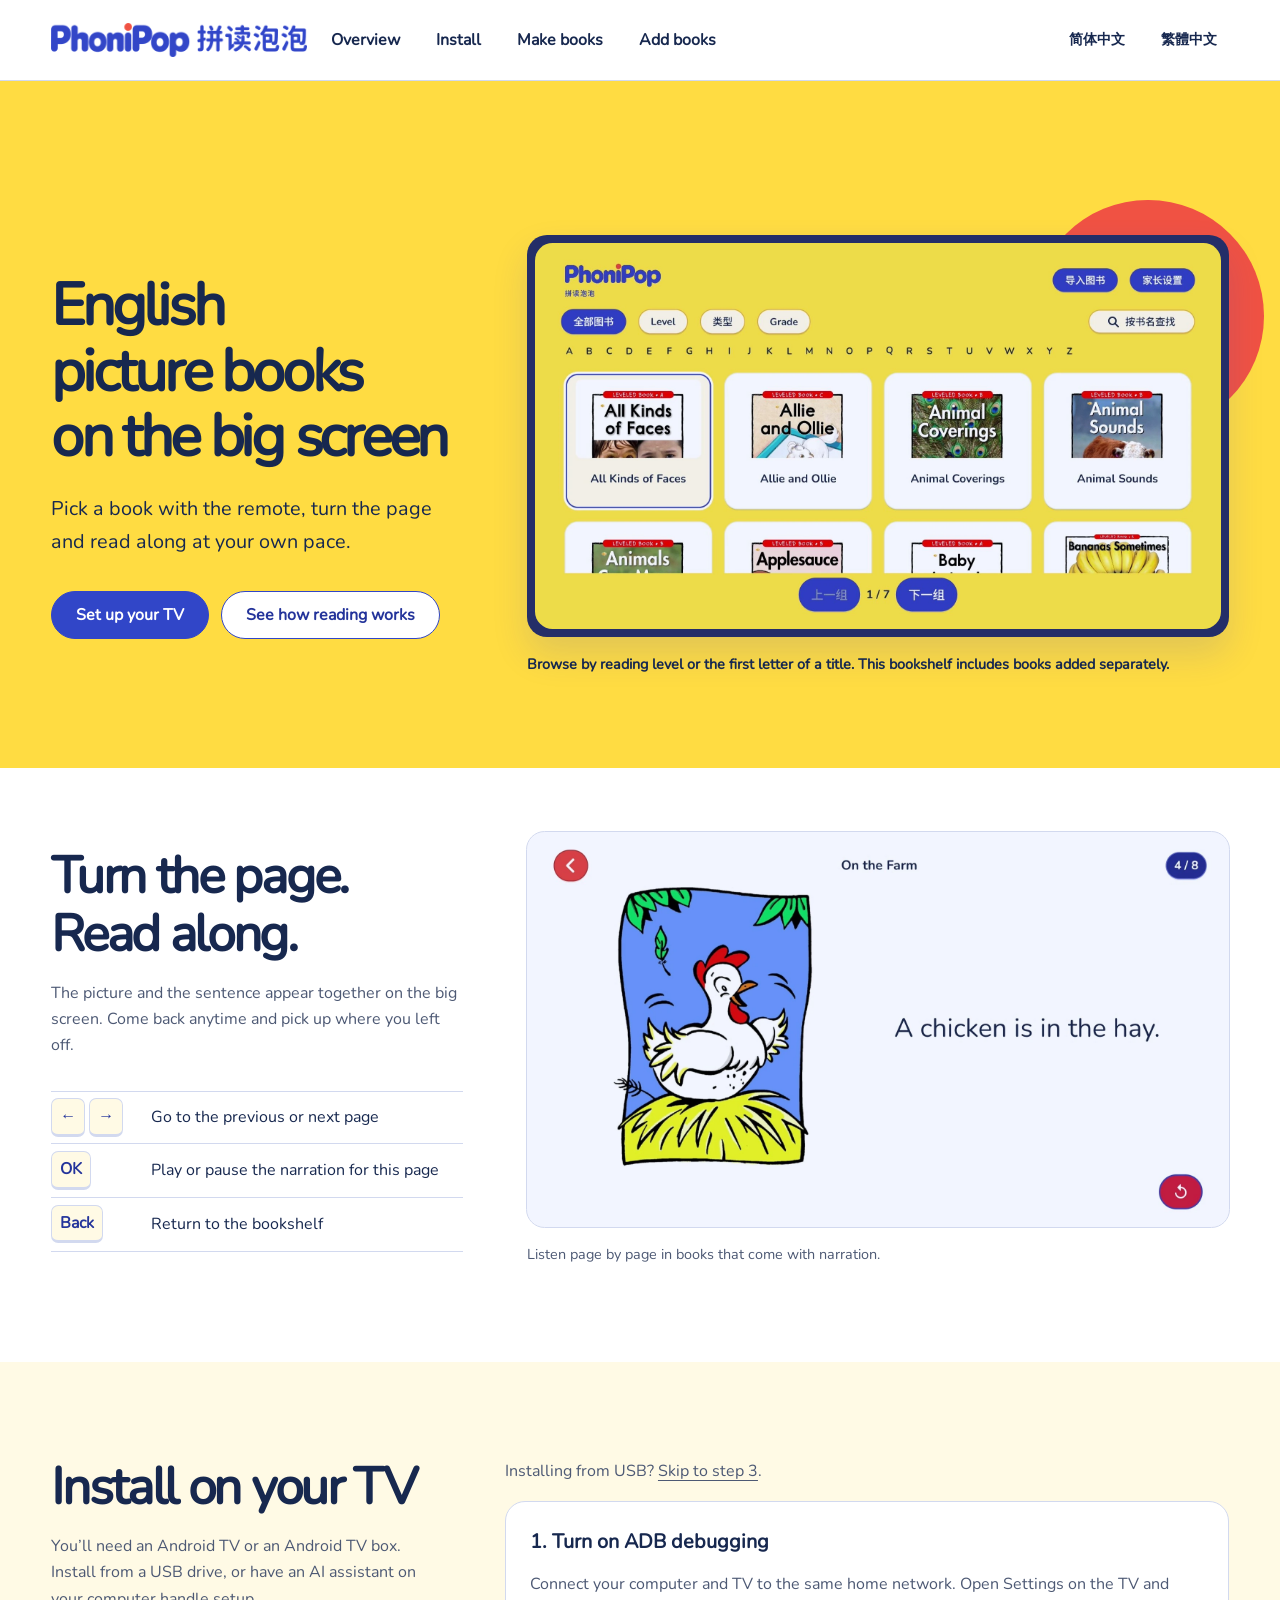
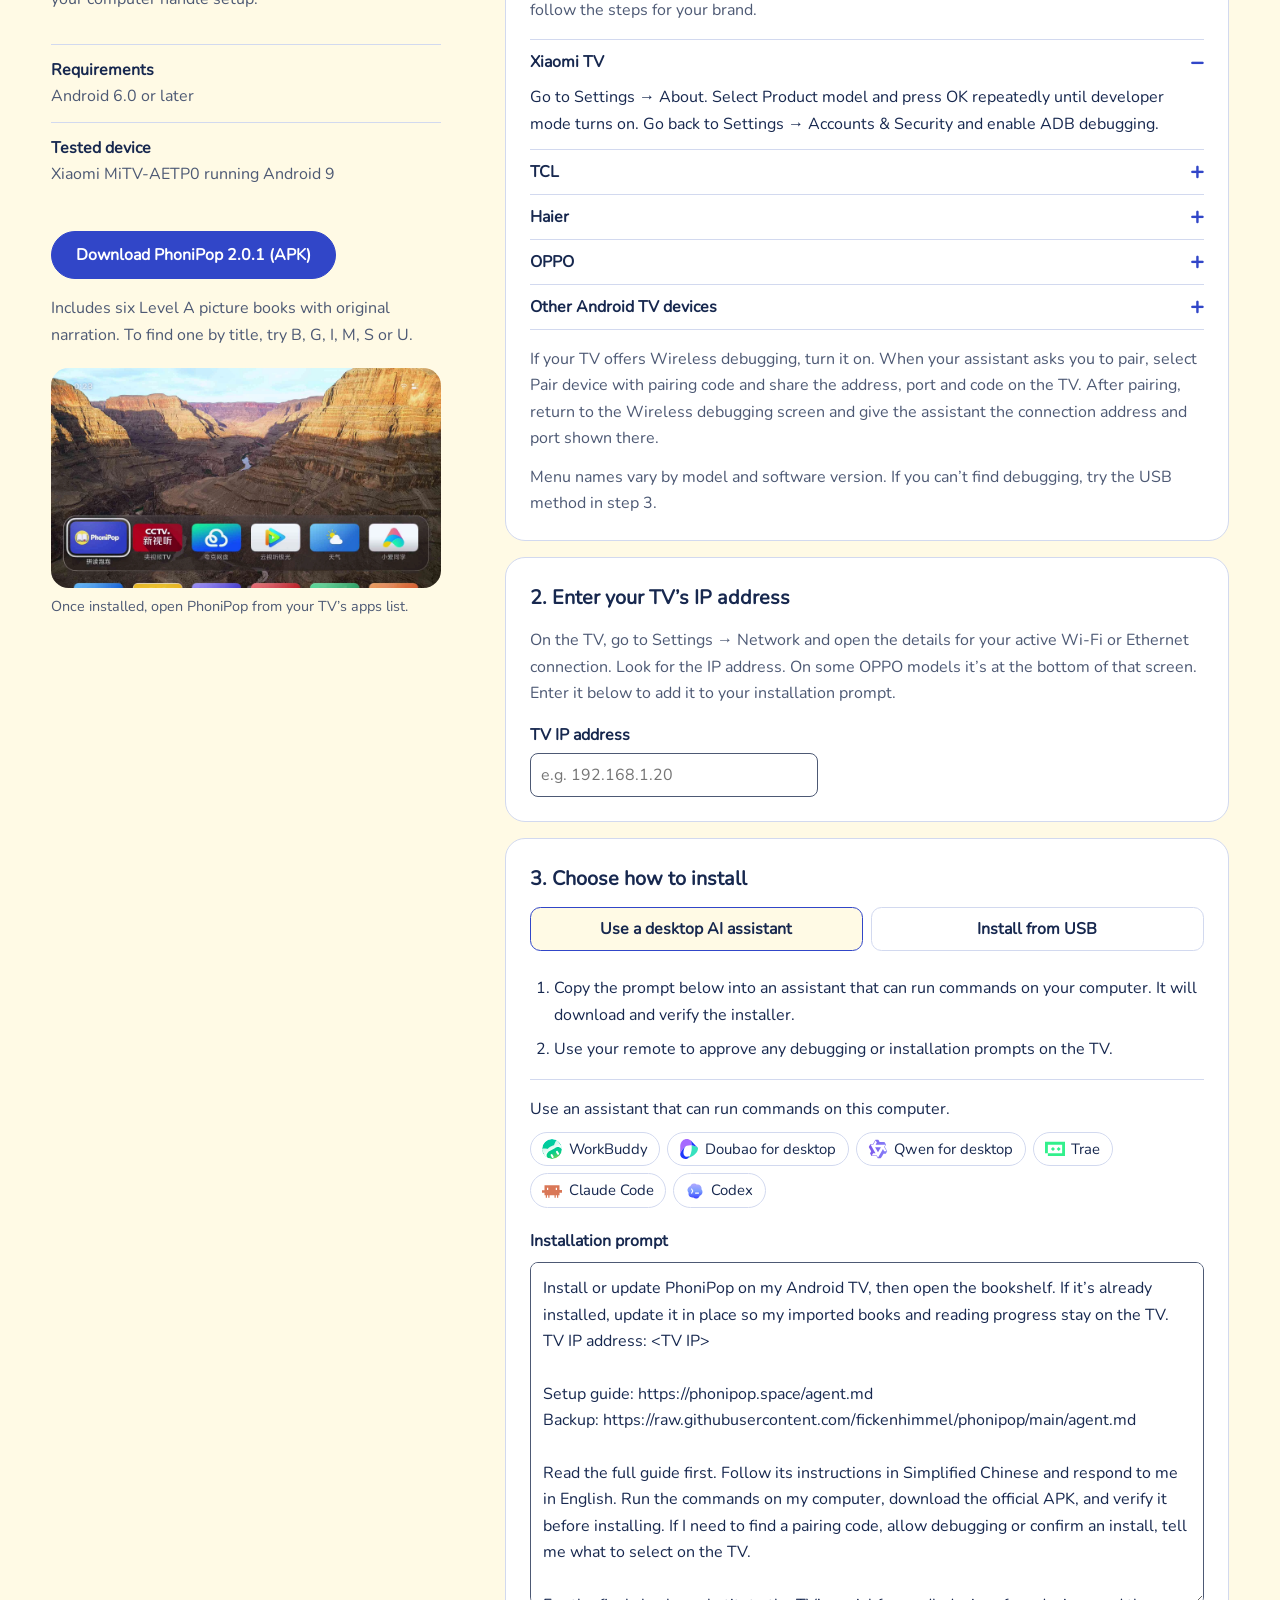
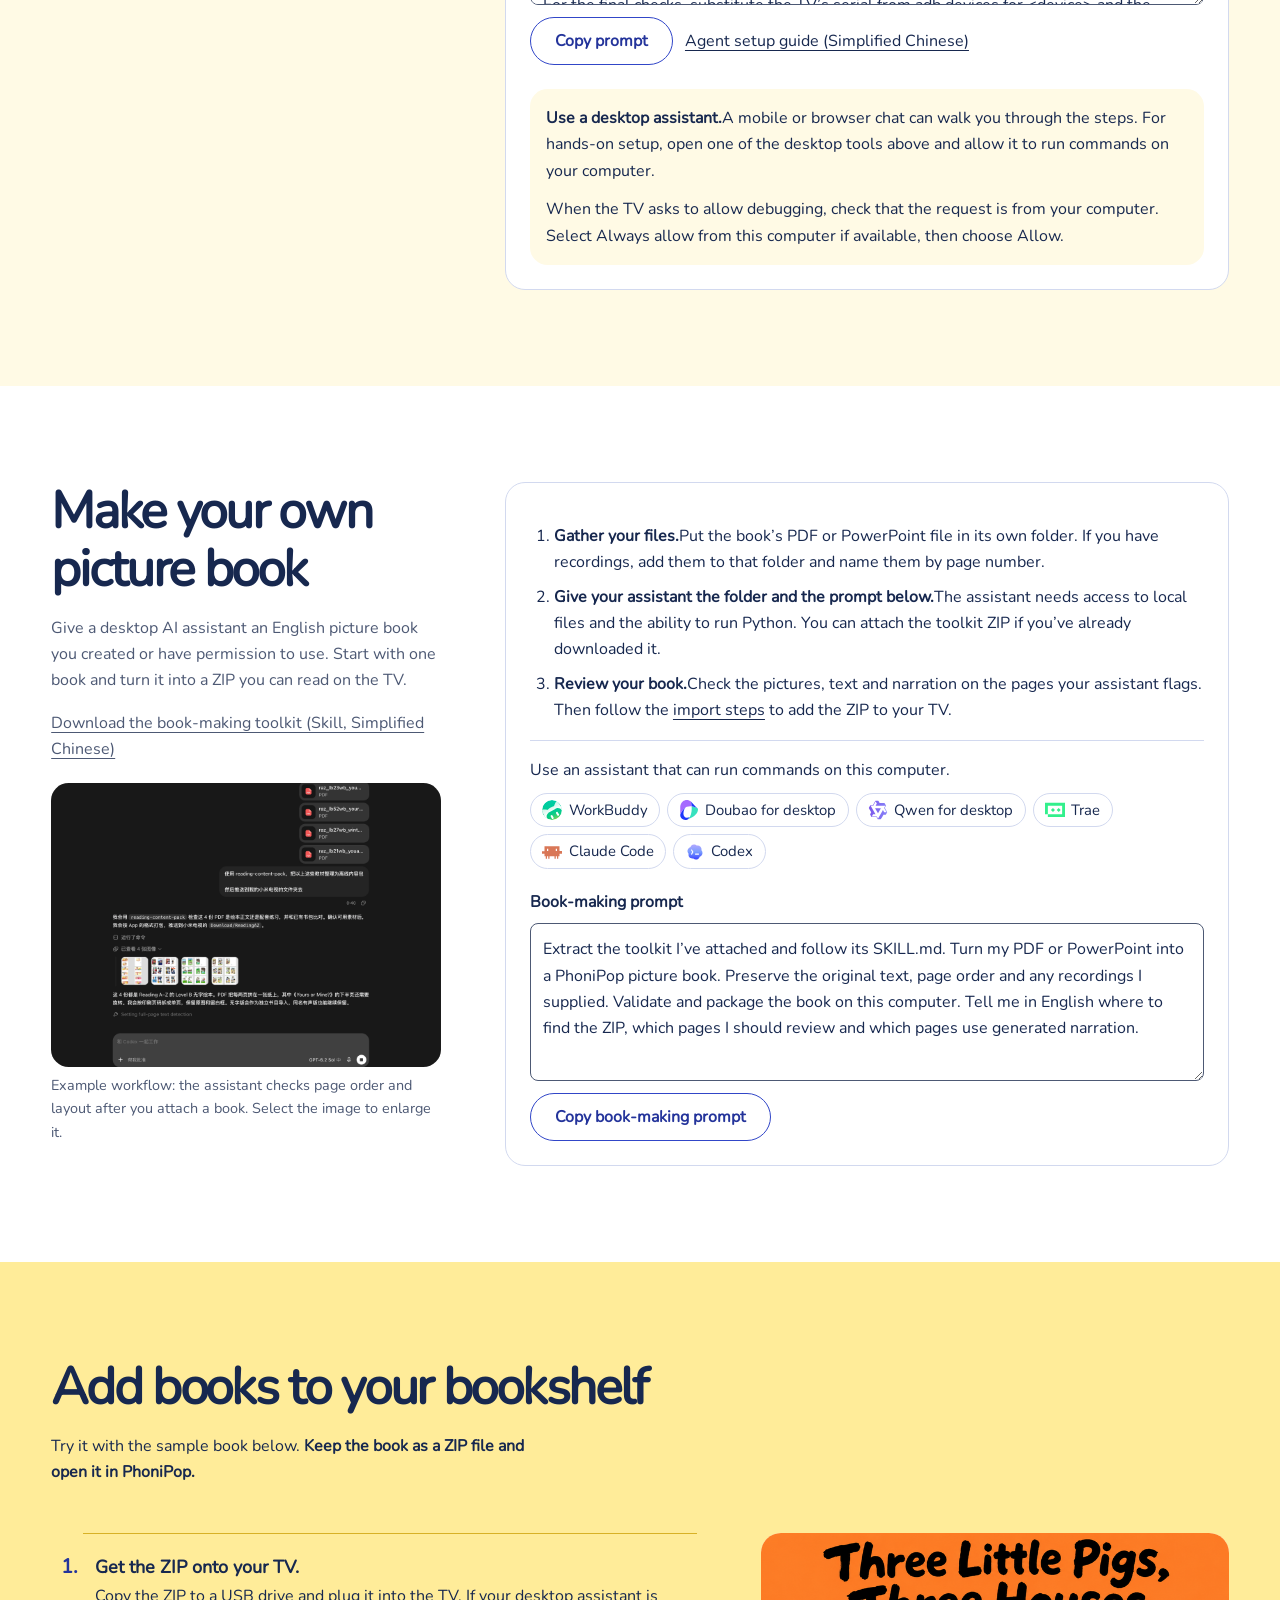
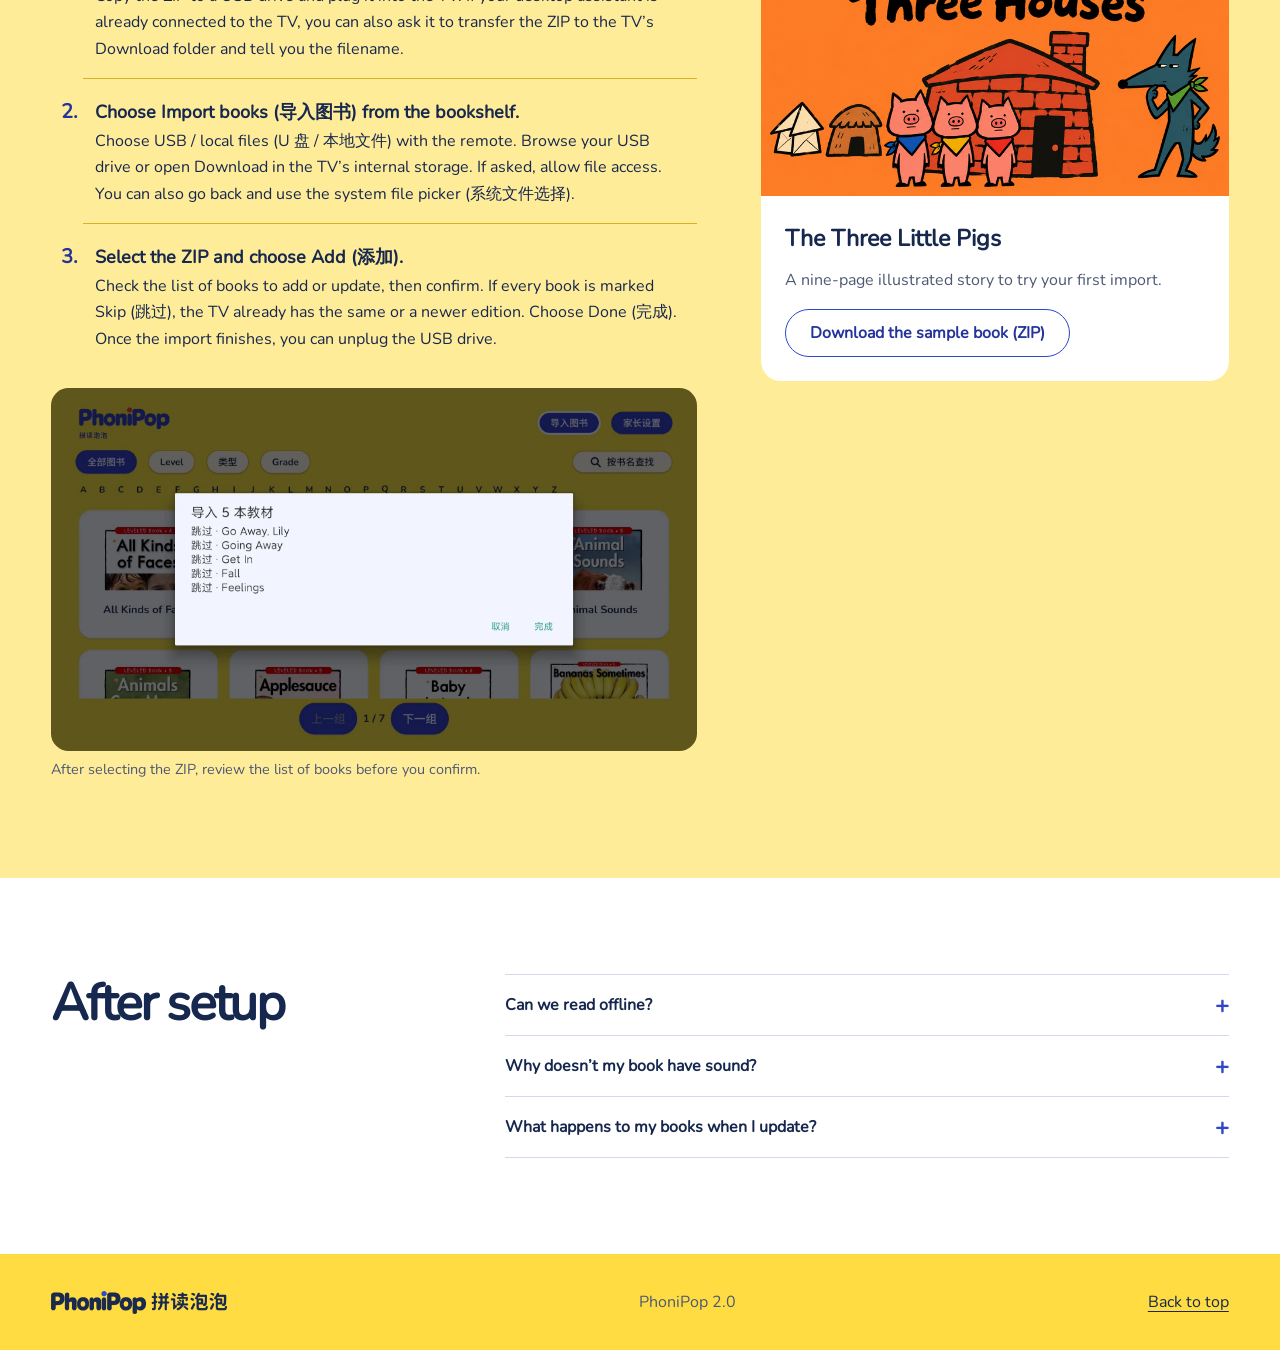
==== en/index.html @ 1981ed96 "Add English and Traditional Chinese versions of PhoniPop website" ====
<!doctype html>
<html lang="en">
<head>
  <meta charset="utf-8">
  <meta name="viewport" content="width=device-width, initial-scale=1">
  <meta name="description" content="Read English picture books on your Android TV. Learn how to install PhoniPop, make book packs and add them to your bookshelf.">
  <meta name="theme-color" content="#ffdc42">
  <title>PhoniPop | English picture books on your TV</title>
  <link rel="icon" href="../assets/favicon.png" type="image/png">
  <link rel="stylesheet" href="../style.css">
  <script src="../site.js" defer></script>
  <link rel="canonical" href="https://phonipop.space/en/">
  <link rel="alternate" hreflang="zh-CN" href="https://phonipop.space/">
  <link rel="alternate" hreflang="en" href="https://phonipop.space/en/">
  <link rel="alternate" hreflang="zh-Hant" href="https://phonipop.space/zh-hant/">
  <link rel="alternate" hreflang="x-default" href="https://phonipop.space/">
</head>
<body id="top">
  <a class="skip" href="#main">Skip to content</a>
  <header class="mast">
    <div class="shell mast-inner">
      <a class="brand" href="#top" aria-label="PhoniPop home"><img src="../assets/phonipop.png" width="600" height="78" alt=""></a>
      <nav class="section-nav" aria-label="Main navigation">
        <a href="#read">Overview</a>
        <a href="#install">Install</a>
        <a href="#make">Make books</a>
        <a href="#books">Add books</a>
      </nav>
      <nav class="language-nav" aria-label="Languages">
        <a data-language lang="zh-CN" hreflang="zh-CN" href="../index.html">简体中文</a>
        <a data-language lang="zh-Hant" hreflang="zh-Hant" href="../zh-hant/index.html">繁體中文</a>
      </nav>
    </div>
  </header>
  <main id="main">
    <section class="hero" aria-labelledby="headline">
      <div class="shell hero-grid">
        <div class="lead-copy">
          <h1 id="headline"><span>English picture books</span><span>on the big screen</span></h1>
          <p>Pick a book with the remote, turn the page and read along at your own pace.</p>
          <div class="actions">
            <a class="button primary" href="#install">Set up your TV</a>
            <a class="button quiet" href="#read">See how reading works</a>
          </div>
        </div>
        <figure class="hero-shot" data-slot="bookshelf" data-kind="product">
          <div class="screen"><img src="../assets/shelf.webp" width="1440" height="810" alt="PhoniPop bookshelf with book covers and a blue selection outline" fetchpriority="high"></div>
          <figcaption>Browse by reading level or the first letter of a title. This bookshelf includes books added separately.</figcaption>
        </figure>
      </div>
    </section>

    <section id="read" class="reading band" aria-labelledby="read-heading">
      <div class="shell split">
        <div class="feature-copy">
          <h2 id="read-heading">Turn the page.<br>Read along.</h2>
          <p>The picture and the sentence appear together on the big screen. Come back anytime and pick up where you left off.</p>
          <dl class="key-guide">
            <div><dt><kbd>←</kbd> <kbd>→</kbd></dt><dd>Go to the previous or next page</dd></div>
            <div><dt><kbd>OK</kbd></dt><dd>Play or pause the narration for this page</dd></div>
            <div><dt><kbd>Back</kbd></dt><dd>Return to the bookshelf</dd></div>
          </dl>
        </div>
        <figure class="reading-shot" data-slot="reading" data-kind="product">
          <img src="../assets/reader.webp" width="1280" height="720" alt="TV reading screen with a chick illustration and its matching English sentence" loading="lazy">
          <figcaption>Listen page by page in books that come with narration.</figcaption>
        </figure>
      </div>
    </section>

    <section id="install" class="install band" aria-labelledby="install-heading">
      <div class="shell guide">
        <div class="guide-intro">
          <h2 id="install-heading">Install on your TV</h2>
          <p>You’ll need an Android TV or an Android TV box. Install from a USB drive, or have an AI assistant on your computer handle setup.</p>
          <dl class="hardware">
            <div><dt>Requirements</dt><dd>Android 6.0 or later</dd></div>
            <div><dt>Tested device</dt><dd>Xiaomi MiTV-AETP0 running Android 9</dd></div>
          </dl>
          <p><a class="button primary" href="../download/PhoniPop-2.0.1.apk" download>Download PhoniPop 2.0.1 (APK)</a></p><p>Includes six Level A picture books with original narration. To find one by title, try B, G, I, M, S or U.</p><figure class="tutorial-shot"><a href="../assets/launcher.webp" aria-label="Enlarge the PhoniPop icon on the TV home screen"><img src="../assets/launcher.webp" alt="PhoniPop selected on the TV home screen" loading="lazy"></a><figcaption>Once installed, open PhoniPop from your TV’s apps list.</figcaption></figure>
        </div>
        <div class="install-choices">
          <p class="install-shortcut">Installing from USB? <a href="#install-methods" id="usb-install-shortcut">Skip to step 3</a>.</p>
          <section class="route install-step" aria-labelledby="adb-heading">
            <h3 id="adb-heading">1. Turn on ADB debugging</h3>
            <p>Connect your computer and TV to the same home network. Open Settings on the TV and follow the steps for your brand.</p>
            <div class="adb-brands">
              <details name="adb-brand" open>
                <summary>Xiaomi TV</summary>
                <p>Go to Settings → About. Select Product model and press OK repeatedly until developer mode turns on. Go back to Settings → Accounts &amp; Security and enable ADB debugging.</p>
              </details>
              <details name="adb-brand">
                <summary>TCL</summary>
                <p>Go to Settings → About → Device information. Quickly press Up, Down, Left, then Right on the remote. Open the More menu that appears at the bottom and turn on ADB.</p>
              </details>
              <details name="adb-brand">
                <summary>Haier</summary>
                <p>Press the Input button on the TV itself. When the menu appears, press Left, Left, Up, then Right on the remote. In the factory menu, turn on ADB debugging and exit.</p>
              </details>
              <details name="adb-brand">
                <summary>OPPO</summary>
                <p>Go to Settings → System → About. Select Device model, press Up, Up, Right, Right, then OK. Under System → Developer options, enable USB debugging or ADB debugging.</p>
              </details>
              <details name="adb-brand">
                <summary>Other Android TV devices</summary>
                <p>In Settings, open System or Device Preferences, then About. Highlight Build or Android TV OS build and press OK about seven times. Go back to Developer options and look for Network debugging, Wireless debugging or USB debugging.</p>
              </details>
            </div>
            <p>If your TV offers Wireless debugging, turn it on. When your assistant asks you to pair, select Pair device with pairing code and share the address, port and code on the TV. After pairing, return to the Wireless debugging screen and give the assistant the connection address and port shown there.</p>
            <p>Menu names vary by model and software version. If you can’t find debugging, try the USB method in step 3.</p>
          </section>
          <section class="route install-step" aria-labelledby="tv-ip-heading">
            <h3 id="tv-ip-heading">2. Enter your TV’s IP address</h3>
            <p id="tv-ip-help">On the TV, go to Settings → Network and open the details for your active Wi-Fi or Ethernet connection. Look for the IP address. On some OPPO models it’s at the bottom of that screen. Enter it below to add it to your installation prompt.</p>
            <label for="tv-ip">TV IP address</label>
            <input id="tv-ip" type="text" inputmode="decimal" autocomplete="off" spellcheck="false" placeholder="e.g. 192.168.1.20" aria-describedby="tv-ip-help tv-ip-status">
            <p id="tv-ip-status" role="status"></p>
          </section>
          <section id="install-methods" class="route install-step" aria-labelledby="methods-heading">
            <h3 id="methods-heading">3. Choose how to install</h3>
            <div class="install-methods" role="group" aria-labelledby="methods-heading">
              <input type="radio" id="install-agent" name="install-method" aria-controls="agent-install-panel" checked>
              <label for="install-agent">Use a desktop AI assistant</label>
              <input type="radio" id="install-usb" name="install-method" aria-controls="usb-install-panel">
              <label for="install-usb">Install from USB</label>
              <div id="agent-install-panel" class="install-panel">
            <ol>
              <li>Copy the prompt below into an assistant that can run commands on your computer. It will download and verify the installer.</li>
              <li>Use your remote to approve any debugging or installation prompts on the TV.</li>
            </ol>
            <div class="prompt">
              <p>Use an assistant that can run commands on this computer.</p><ul class="agents"><li><img src="../assets/agents/workbuddy.svg" alt="" width="20" height="20">WorkBuddy</li><li><img src="../assets/agents/doubao.svg" alt="" width="20" height="20">Doubao for desktop</li><li><img src="../assets/agents/qwen.svg" alt="" width="20" height="20">Qwen for desktop</li><li><img src="../assets/agents/trae.svg" alt="" width="20" height="20">Trae</li><li><img src="../assets/agents/claude-code.svg" alt="" width="20" height="20">Claude Code</li><li><img src="../assets/agents/codex.svg" alt="" width="20" height="20">Codex</li></ul><label for="agent-prompt">Installation prompt</label>
              <textarea id="agent-prompt" rows="12" readonly spellcheck="false">Install or update PhoniPop on my Android TV, then open the bookshelf. If it’s already installed, update it in place so my imported books and reading progress stay on the TV.
TV IP address: &lt;TV IP&gt;

Setup guide: https://phonipop.space/agent.md
Backup: https://raw.githubusercontent.com/fickenhimmel/phonipop/main/agent.md

Read the full guide first. Follow its instructions in Simplified Chinese and respond to me in English. Run the commands on my computer, download the official APK, and verify it before installing. If I need to find a pairing code, allow debugging or confirm an install, tell me what to select on the TV.

For the final checks, substitute the TV’s serial from adb devices for &lt;device&gt; and the component returned by the third command for &lt;activity&gt;. Report the commands and their exact output.

adb -s &lt;device&gt; shell pm path com.phonipop.tv
adb -s &lt;device&gt; shell "dumpsys package com.phonipop.tv | grep -e versionName= -e versionCode="
adb -s &lt;device&gt; shell cmd package resolve-activity --brief -a android.intent.action.MAIN -c android.intent.category.LEANBACK_LAUNCHER -p com.phonipop.tv
adb -s &lt;device&gt; shell am start -W -a android.intent.action.MAIN -c android.intent.category.LEANBACK_LAUNCHER -n &lt;activity&gt;

If anything fails, tell me which step failed and include the original error.</textarea>
              <div class="copy-row">
                <button type="button" class="button quiet" data-copy hidden>Copy prompt</button>
                <a href="../agent.md">Agent setup guide (Simplified Chinese)</a>
                <span id="copy-status" role="status"></span>
              </div>
            </div>
            <aside class="install-tip" aria-label="Before you install">
              <p><strong>Use a desktop assistant.</strong>A mobile or browser chat can walk you through the steps. For hands-on setup, open one of the desktop tools above and allow it to run commands on your computer.</p>
              <p>When the TV asks to allow debugging, check that the request is from your computer. Select Always allow from this computer if available, then choose Allow.</p>
            </aside>
              </div>
              <div id="usb-install-panel" class="install-panel">
            <ol>
              <li>Copy the official <strong>APK file</strong> to a USB drive and plug the drive into your TV.</li>
              <li>Find the APK in your TV’s file manager, open it and follow the on-screen steps.</li>
              <li>Go to the TV’s apps list and open <strong>PhoniPop</strong>.</li>
            </ol>
            <p>If your TV blocks the install, follow its prompt to allow your file manager to install apps from this source. The setting varies by model.</p>
              </div>
            </div>
          </section>
        </div>
      </div>
    </section>

    <section id="make" class="band" aria-labelledby="make-heading">
      <div class="shell guide">
        <div class="guide-intro">
          <h2 id="make-heading">Make your own picture book</h2>
          <p>Give a desktop AI assistant an English picture book you created or have permission to use. Start with one book and turn it into a ZIP you can read on the TV.</p>
          <p><a href="../assets/reading-content-pack.zip" download>Download the book-making toolkit (Skill, Simplified Chinese)</a></p><figure class="tutorial-shot"><a href="../assets/agent-books.webp" aria-label="Enlarge the example of a desktop assistant checking PDF page order"><img src="../assets/agent-books.webp" alt="Desktop assistant checking the page order of four PDFs" loading="lazy"></a><figcaption>Example workflow: the assistant checks page order and layout after you attach a book. Select the image to enlarge it.</figcaption></figure>
        </div>
        <div class="route">
          <ol>
            <li><strong>Gather your files.</strong>Put the book’s PDF or PowerPoint file in its own folder. If you have recordings, add them to that folder and name them by page number.</li>
            <li><strong>Give your assistant the folder and the prompt below.</strong>The assistant needs access to local files and the ability to run Python. You can attach the toolkit ZIP if you’ve already downloaded it.</li>
            <li><strong>Review your book.</strong>Check the pictures, text and narration on the pages your assistant flags. Then follow the <a href="#books">import steps</a> to add the ZIP to your TV.</li>
          </ol>
          <div class="prompt">
            <p>Use an assistant that can run commands on this computer.</p><ul class="agents"><li><img src="../assets/agents/workbuddy.svg" alt="" width="20" height="20">WorkBuddy</li><li><img src="../assets/agents/doubao.svg" alt="" width="20" height="20">Doubao for desktop</li><li><img src="../assets/agents/qwen.svg" alt="" width="20" height="20">Qwen for desktop</li><li><img src="../assets/agents/trae.svg" alt="" width="20" height="20">Trae</li><li><img src="../assets/agents/claude-code.svg" alt="" width="20" height="20">Claude Code</li><li><img src="../assets/agents/codex.svg" alt="" width="20" height="20">Codex</li></ul>
            <label for="make-prompt">Book-making prompt</label>
            <textarea id="make-prompt" rows="5" readonly spellcheck="false">Extract the toolkit I’ve attached and follow its SKILL.md. Turn my PDF or PowerPoint into a PhoniPop picture book. Preserve the original text, page order and any recordings I supplied. Validate and package the book on this computer. Tell me in English where to find the ZIP, which pages I should review and which pages use generated narration.</textarea>
            <div class="copy-row"><button type="button" class="button quiet" data-copy hidden>Copy book-making prompt</button><span role="status"></span></div>
          </div>
        </div>
      </div>
    </section>

    <section id="books" class="books band" aria-labelledby="books-heading">
      <div class="shell">
        <div class="book-head">
          <h2 id="books-heading">Add books to your bookshelf</h2>
          <p>Try it with the sample book below. <strong>Keep the book as a ZIP file and open it in PhoniPop.</strong></p>
        </div>
        <div class="book-grid">
          <div class="import-steps">
            <ol>
              <li><strong>Get the ZIP onto your TV.</strong><span>Copy the ZIP to a USB drive and plug it into the TV. If your desktop assistant is already connected to the TV, you can also ask it to transfer the ZIP to the TV’s Download folder and tell you the filename.</span></li>
              <li><strong>Choose Import books (导入图书) from the bookshelf.</strong><span>Choose USB / local files (U 盘 / 本地文件) with the remote. Browse your USB drive or open Download in the TV’s internal storage. If asked, allow file access. You can also go back and use the system file picker (系统文件选择).</span></li>
              <li><strong>Select the ZIP and choose Add (添加).</strong><span>Check the list of books to add or update, then confirm. If every book is marked Skip (跳过), the TV already has the same or a newer edition. Choose Done (完成). Once the import finishes, you can unplug the USB drive.</span></li>
            </ol><figure class="tutorial-shot"><a href="../assets/import.webp" aria-label="Enlarge the TV’s import preview"><img src="../assets/import.webp" alt="TV import preview listing the selected books" loading="lazy"></a><figcaption>After selecting the ZIP, review the list of books before you confirm.</figcaption></figure>
          </div>
          <figure class="sample">
            <img src="../assets/sample-cover.png" width="640" height="360" alt="Cover of the Three Little Pigs sample book" loading="lazy">
            <figcaption>
              <strong lang="en">The Three Little Pigs</strong>
              <span>A nine-page illustrated story to try your first import.</span>
              <a class="button quiet" href="../assets/phonipop-sample.zip" download>Download the sample book (ZIP)</a>
            </figcaption>
          </figure>
        </div>
      </div>
    </section>

    <section id="faq" class="faq band" aria-labelledby="faq-heading">
      <div class="shell guide">
        <h2 id="faq-heading">After setup</h2>
        <div class="faq-items">
          <details><summary>Can we read offline?</summary><p>Yes. Imported books are stored on your TV, so you can read and play included narration offline.</p></details>
          <details><summary>Why doesn’t my book have sound?</summary><p>Narration comes with the book pack. Some packs contain just pictures and text. The Three Little Pigs sample includes narration. Press OK on the remote to listen.</p></details>
          <details><summary>What happens to my books when I update?</summary><p>Install the new APK from the same source over your current app to keep your books and reading progress. Keep your original ZIP files as a backup.</p></details>
        </div>
      </div>
    </section>
  </main>
  <footer class="foot">
    <div class="shell foot-inner">
      <a class="brand" href="#top" aria-label="PhoniPop home"><img src="../assets/phonipop-yellow.png" width="600" height="78" alt=""></a>
      <p>PhoniPop 2.0</p>
      <a href="#top">Back to top</a>
    </div>
  </footer>
</body>
</html>
---- style.css ----
/* Hallmark · theme: PhoniPop brand V3 · job: try · hero: Stage · signature: actual yellow TV bookshelf · imagery: original TV captures · posture: yellow surface with blue controls · surface: absolute · axes: light/rounded-sans/chromatic-yellow · nav: sticky wordmark and section links · footer: brand and return link · v2.0.0 */
/* Hallmark · pre-emit critique: P4 H5 E4 S5 R4 V4 · weakest: installation could turn into dense documentation; separate it with two disclosures and a copyable prompt */
/* Hallmark · waive 7b · V3 names #FFFFFF as the white wordmark surface · exact white preserves the specified PhoniPop brand colour pairing */
@import url("tokens.css");

*, *::before, *::after { box-sizing: border-box; }
html, body { overflow-x: clip; }
html { scroll-padding-top: calc(var(--mast-height) + var(--space-md)); }
body {
  margin: 0;
  background: var(--color-paper);
  color: var(--color-ink);
  font-family: var(--font-body);
  font-size: 1rem;
  line-height: 1.65;
}
h1, h2, p, figure, dl, dd { margin: 0; }
h1, h2 { font-family: var(--font-display); font-weight: 800; min-width: 0; overflow-wrap: break-word; text-wrap: balance; }
h1 { font-size: clamp(3rem, 4.7vw, 4.65rem); line-height: 1.11; letter-spacing: -.055em; }
h1 span { display: block; }
h2 { font-size: clamp(2.15rem, 4vw, 3.45rem); line-height: 1.14; letter-spacing: -.045em; }
img { display: block; max-width: 100%; height: auto; }
a { color: inherit; text-underline-offset: .22em; }
button, textarea { font: inherit; color: inherit; }
:where(a, button, summary, textarea):focus-visible {
  outline: 3px solid var(--color-focus);
  outline-offset: 4px;
}
[hidden] { display: none !important; }
.shell { width: min(var(--width), calc(100% - var(--gutter) * 2)); margin-inline: auto; }
.skip { position: fixed; inset-block-start: 0; inset-inline-start: var(--space-md); z-index: 11; transform: translateY(-150%); background: var(--color-paper); padding: var(--space-xs) var(--space-md); }
.skip:focus { transform: none; }

.mast { position: sticky; top: 0; z-index: 10; background: var(--color-paper); box-shadow: 0 1px 0 var(--color-line); }
.mast-inner, .foot-inner { display: flex; gap: var(--space-lg); justify-content: space-between; align-items: center; min-height: var(--mast-height); }
.brand { display: inline-flex; align-items: center; min-height: 44px; border-radius: var(--radius-pill); }
.brand img { width: clamp(11rem, 20vw, 17rem); }
nav { display: flex; align-items: center; gap: clamp(.25rem, 2vw, 1.25rem); }
nav a { display: inline-flex; align-items: center; min-height: 44px; padding-inline: var(--space-sm); font-weight: 700; text-decoration: none; border-radius: var(--radius-pill); }
nav a:hover { background: var(--color-hover); text-decoration: underline; }

.hero { background: var(--color-yellow); }
.hero-grid, .split, .guide, .book-grid { display: grid; gap: var(--gap-columns); align-items: center; }
.hero-grid { grid-template-columns: minmax(0, .74fr) minmax(0, 1.26fr); padding-block: var(--space-5xl) var(--space-3xl); min-height: 43rem; }
.lead-copy { position: relative; z-index: 1; }
.lead-copy p { margin-block: var(--space-lg) var(--space-xl); font-size: clamp(1.06rem, 1.55vw, 1.25rem); }
.actions { display: flex; flex-wrap: wrap; gap: var(--space-sm); }
.button {
  display: inline-flex; align-items: center; justify-content: center; min-height: 3rem;
  padding-inline: var(--space-lg); border: 1px solid var(--color-blue);
  border-radius: var(--radius-pill); font-size: 1rem; font-weight: 700; line-height: 1.25;
  text-decoration: none; cursor: pointer; transition: transform .15s;
}
.button:active { transform: translateY(2px); }
.button:disabled { opacity: .55; cursor: not-allowed; transform: none; }
.primary { color: var(--color-paper); background: var(--color-blue); }
.primary:hover { background: var(--color-blue-dark); }
.quiet { color: var(--color-blue-dark); background: var(--color-paper); }
.quiet:hover { background: var(--color-hover); }
.hero-shot { position: relative; isolation: isolate; }
.hero-shot::before {
  content: ""; position: absolute; z-index: -1; inset-inline-end: -5%; inset-block-start: -8%; width: 33%;
  aspect-ratio: 1; border-radius: 50%; background: var(--color-coral);
}
.screen { background: var(--color-frame); padding: var(--space-xs); border-radius: var(--radius-panel); box-shadow: 0 1.1rem 2.2rem var(--color-shadow); }
.screen img, .reading-shot img { width: 100%; border-radius: var(--radius-screen); }
figcaption { margin-top: var(--space-md); font-size: .9rem; color: var(--color-muted); }
.hero-shot figcaption { color: var(--color-ink); font-weight: 700; }

.band { padding-block: var(--space-4xl); }
.reading { background: var(--color-paper); padding-block-start: var(--space-3xl); }
.split { grid-template-columns: minmax(0, .74fr) minmax(0, 1.26fr); }
.feature-copy > p, .guide-intro > p, .book-head p { margin-top: var(--space-md); max-width: 48ch; }
.feature-copy > p, .guide-intro > p, .book-head > p { color: var(--color-muted); }
.key-guide { margin-top: var(--space-xl); }
.key-guide div { display: grid; grid-template-columns: 6.25rem minmax(0, 1fr); align-items: center; min-height: 3.35rem; border-bottom: 1px solid var(--color-line); }
.key-guide div:first-child { border-top: 1px solid var(--color-line); }
kbd {
  display: inline-flex; align-items: center; justify-content: center; min-width: 2rem;
  padding: var(--space-2xs) var(--space-xs); font: inherit; font-weight: 700; color: var(--color-blue-dark);
  background: var(--color-guide); border: 1px solid var(--color-line); border-bottom-width: 3px; border-radius: .45rem;
}
.reading-shot img { outline: 1px solid var(--color-line); }

.install { background: var(--color-guide); }
.guide { align-items: start; grid-template-columns: minmax(0, .7fr) minmax(0, 1.3fr); }
.hardware { margin-block: var(--space-xl); }
.hardware div { border-top: 1px solid var(--color-line); padding-block: var(--space-sm); }
.hardware dt { font-weight: 800; }
.hardware dd { color: var(--color-muted); }
.guide-intro .release-note { color: var(--color-ink); font-weight: 700; }
.install-choices { display: grid; gap: var(--space-md); }
.route { background: var(--color-paper); border: 1px solid var(--color-line); border-radius: var(--radius-panel); padding: var(--space-lg); }
details:not([open]) > :not(summary) { display: none; }
summary { cursor: pointer; font-weight: 800; min-height: 44px; list-style: none; display: flex; justify-content: space-between; align-items: center; gap: var(--space-md); }
summary::-webkit-details-marker { display: none; }
summary::after { content: "+"; flex-shrink: 0; color: var(--color-blue); font-size: 1.45rem; line-height: 1; }
details[open] > summary::after { content: "−"; }
summary:hover { color: var(--color-blue-dark); }
.route summary { font-size: 1.24rem; }
.route > p, .faq-items details > p { color: var(--color-muted); }
.route ol { margin-block: var(--space-md); padding-inline-start: var(--space-lg); }
.route li + li { margin-top: var(--space-xs); }
.prompt { padding-top: var(--space-md); border-top: 1px solid var(--color-line); }
.prompt label { display: block; font-weight: 800; margin-bottom: var(--space-xs); }
.prompt textarea {
  display: block; width: 100%; min-height: 8rem; resize: vertical; padding: var(--space-sm);
  border: 1px solid var(--color-muted); border-radius: .5rem; background: var(--color-paper);
}
.copy-row { display: flex; flex-wrap: wrap; gap: var(--space-sm); align-items: center; margin-top: var(--space-sm); }

.books { background: var(--color-yellow-wash); }
.books .book-head p { color: var(--color-ink); }
.book-grid { margin-top: var(--space-2xl); align-items: start; grid-template-columns: minmax(0, 1.16fr) minmax(0, .84fr); }
.import-steps ol { margin: 0; padding-inline-start: var(--space-xl); }
.import-steps li { padding: var(--space-md) var(--space-sm); border-top: 1px solid var(--color-yellow-line); }
.import-steps li::marker { font-size: 1.25rem; color: var(--color-blue-dark); font-weight: 800; }
.import-steps strong, .import-steps span { display: block; }
.import-steps strong { font-size: 1.125rem; }
.sample { background: var(--color-paper); border-radius: var(--radius-panel); overflow: clip; }
.sample img { width: 100%; aspect-ratio: 16 / 9; object-fit: contain; }
.sample figcaption { margin: 0; padding: var(--space-lg); display: grid; gap: var(--space-xs); justify-items: start; font-size: 1rem; }
.sample figcaption strong { font-size: 1.45rem; color: var(--color-ink); }
.sample figcaption .button { margin-top: var(--space-xs); }
.faq { background: var(--color-paper); }
.faq-items details { padding-block: var(--space-xs); border-block-end: 1px solid var(--color-line); }
.faq-items details:first-child { border-block-start: 1px solid var(--color-line); }
.faq-items details > p { padding-block: var(--space-xs) var(--space-md); max-width: 65ch; }
.foot { background: var(--color-yellow); }
.foot-inner { min-height: 6rem; }
.foot-inner p { color: var(--color-muted); }
.foot-inner > a:last-child { min-height: 44px; display: inline-flex; align-items: center; }
.foot .brand img { width: 11rem; }

@media (max-width: 56rem) {
  .hero-grid { min-height: 0; padding-block: var(--space-3xl); }
  .hero-grid, .split, .guide, .book-grid { grid-template-columns: minmax(0, 1fr); gap: var(--space-xl); }
  .lead-copy p { margin-bottom: var(--space-lg); }
  .hero-shot::before { display: none; }
  .band { padding-block: var(--space-3xl); }
  .book-grid { margin-top: var(--space-xl); }
}
@media (max-width: 34rem) {
  :root { --mast-height: 4.25rem; }
  .mast-inner { gap: var(--space-xs); }
  .mast .brand img { width: clamp(8.8rem, 37vw, 11.5rem); }
  nav { gap: 0; }
  nav a { padding-inline: var(--space-xs); font-size: .9rem; white-space: nowrap; }
  h1 { font-size: clamp(2.85rem, 11.5vw, 4.25rem); }
  .hero-grid, .band { padding-block: var(--space-2xl); }
  .hero-grid { gap: var(--space-xl); }
  .route { padding: var(--space-md); }
  .foot-inner { flex-wrap: wrap; justify-content: space-between; padding-block: var(--space-md); gap: var(--space-xs) var(--space-md); }
  .foot-inner p { font-size: .9rem; }
}
@media (prefers-reduced-motion: reduce) {
  .button { transition: none; }
  .button:active { transform: none; }
}

@media (max-width: 34rem) {
  .mast .brand img { width: clamp(6rem, 27vw, 9rem); }
  .mast-inner { flex-wrap: wrap; gap: 0; }
}

.agents { display: flex; flex-wrap: wrap; gap: .45rem; list-style: none; padding: 0; margin: .6rem 0 1.25rem; }
.route .agents li { display: inline-flex; align-items: center; gap: .4rem; padding: .25rem .7rem; margin: 0; border: 1px solid var(--color-line); border-radius: var(--radius-pill); font-size: .93rem; }
.agents img { width: 20px; height: 20px; }
.tutorial-shot { margin-top: 1.25rem; }
.tutorial-shot img { width: 100%; border-radius: var(--radius-screen); }
.tutorial-shot figcaption { margin-top: .45rem; }

.install-tip { margin-top: var(--space-lg); padding: var(--space-md); background: var(--color-guide); border-radius: var(--radius-screen); }
.install-tip p + p { margin-top: var(--space-sm); }

.install-shortcut { color: var(--color-muted); }
.install-step h3 { margin: 0 0 var(--space-sm); font-size: 1.24rem; }
.install-step > p + p { margin-top: var(--space-sm); }
.adb-brands { margin-block: var(--space-md); }
.adb-brands details { border-top: 1px solid var(--color-line); }
.adb-brands details:last-child { border-bottom: 1px solid var(--color-line); }
.adb-brands summary { font-size: 1rem; }
.adb-brands details p { margin-bottom: var(--space-sm); }
[for="tv-ip"] { display: block; margin-top: var(--space-md); font-weight: 800; }
#tv-ip {
  display: block;
  width: min(100%, 18rem);
  min-height: 44px;
  margin-top: .25rem;
  padding: .4rem .65rem;
  border: 1px solid var(--color-muted);
  border-radius: .5rem;
  color: var(--color-ink);
  background: var(--color-paper);
  font: inherit;
}
#tv-ip[aria-invalid="true"] { border-color: #9c2929; }
#tv-ip-status:not(:empty) { margin-top: .35rem; }

.install-methods { display: grid; grid-template-columns: repeat(2, minmax(0, 1fr)); gap: var(--space-xs); }
.install-methods > input { position: absolute; width: 1px; height: 1px; opacity: 0; }
.install-methods > label {
  display: grid;
  place-items: center;
  min-height: 44px;
  padding: .4rem;
  border: 1px solid var(--color-line);
  border-radius: .65rem;
  cursor: pointer;
  text-align: center;
  font-weight: 800;
}
.install-methods > input:focus-visible + label { outline: 2px solid var(--color-blue); outline-offset: 2px; }
.install-methods > input:checked + label { background: var(--color-guide); border-color: var(--color-blue); }
.install-panel { display: none; grid-column: 1 / -1; min-width: 0; }
#install-agent:checked ~ #agent-install-panel,
#install-usb:checked ~ #usb-install-panel { display: block; }

.mast-inner { column-gap: var(--space-sm); }
.mast nav { gap: clamp(0rem, 1vw, .75rem); }
.mast nav a { white-space: nowrap; }
.language-nav { margin-inline-start: auto; }
.language-nav a { font-size: .9rem; }
html[lang="en"] .lead-copy h1 { font-size: clamp(2.8rem, 4.6vw, 4.6rem); }

@media (max-width: 48rem) {
  html { scroll-padding-top: calc(88px + var(--space-md)); }
  .mast-inner { display: grid; grid-template-columns: minmax(0, 1fr) auto; gap: 0; }
  .mast .brand { width: min(9rem, 100%); }
  .mast .brand img { width: 100%; }
  .language-nav { grid-column: 2; grid-row: 1; }
  .section-nav { grid-column: 1 / -1; grid-row: 2; justify-content: space-between; }
  .mast nav a { padding-inline: .3rem; font-size: .88rem; }
}
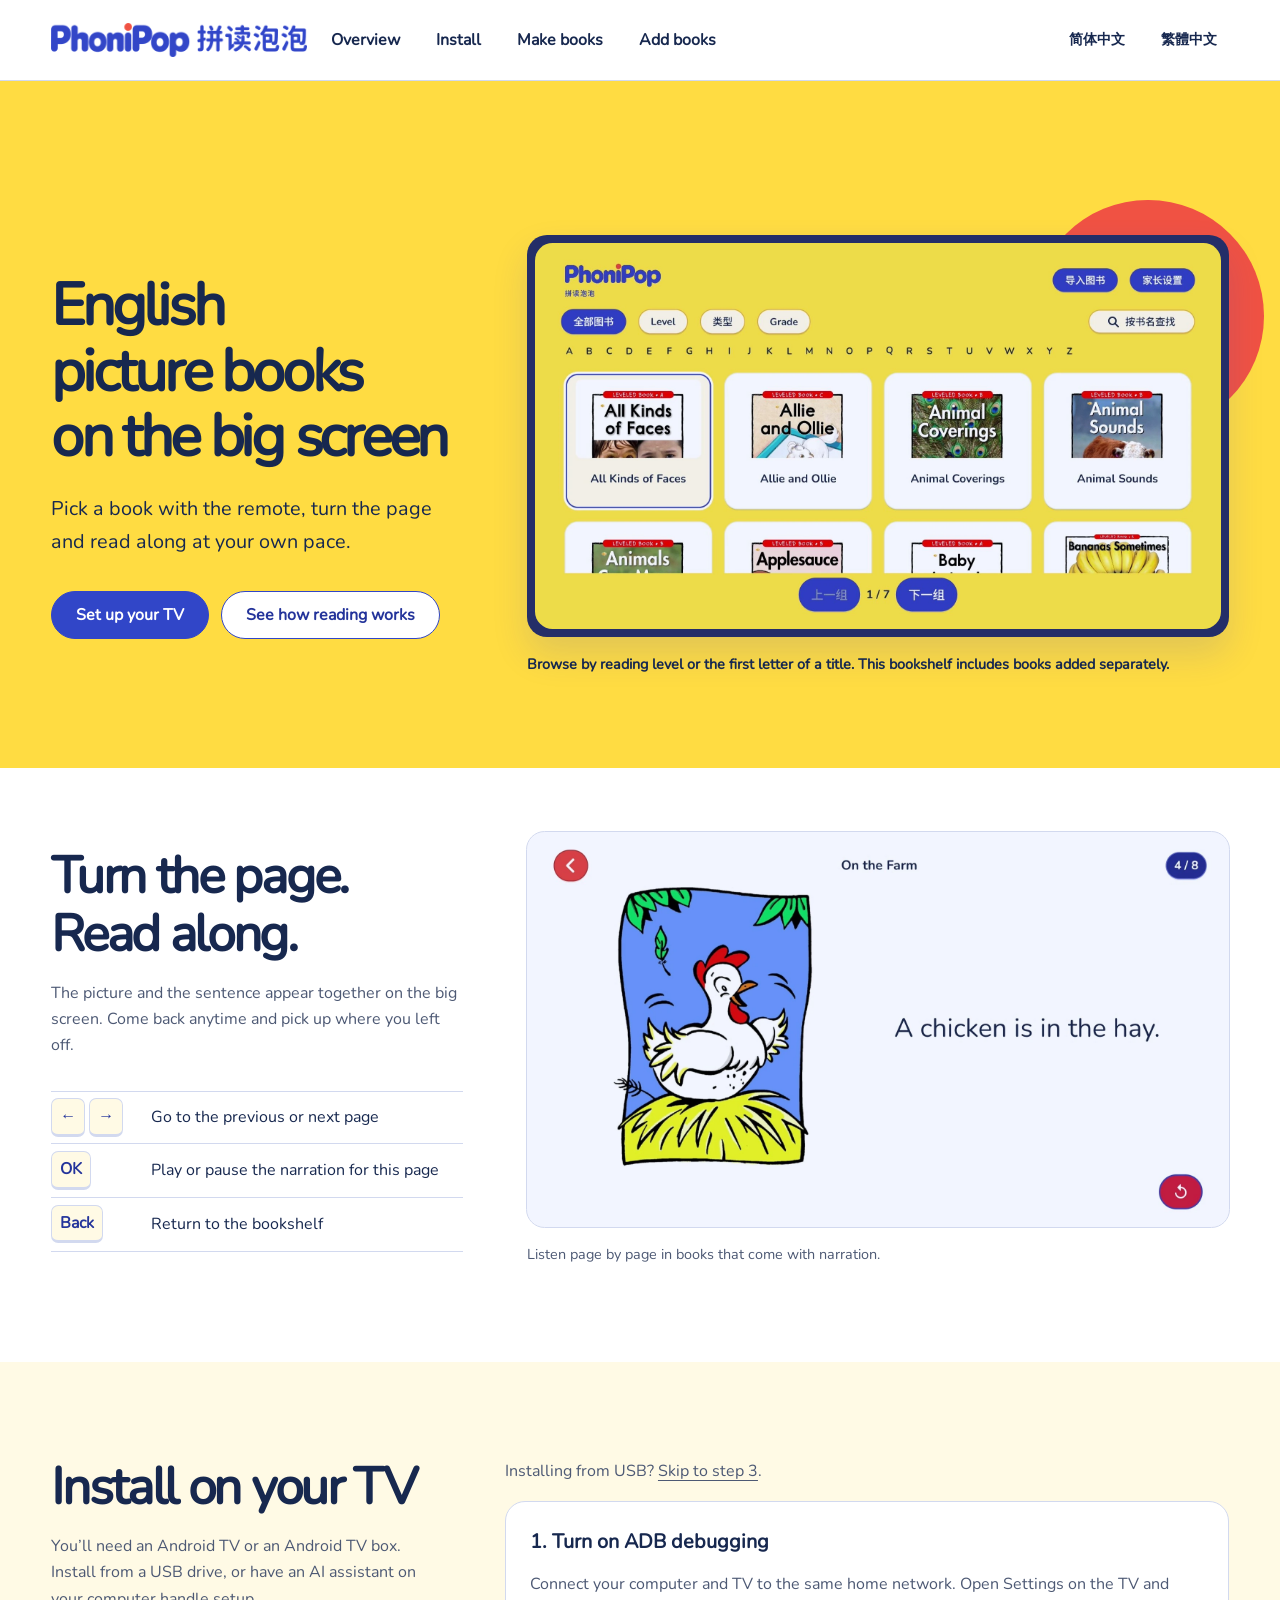
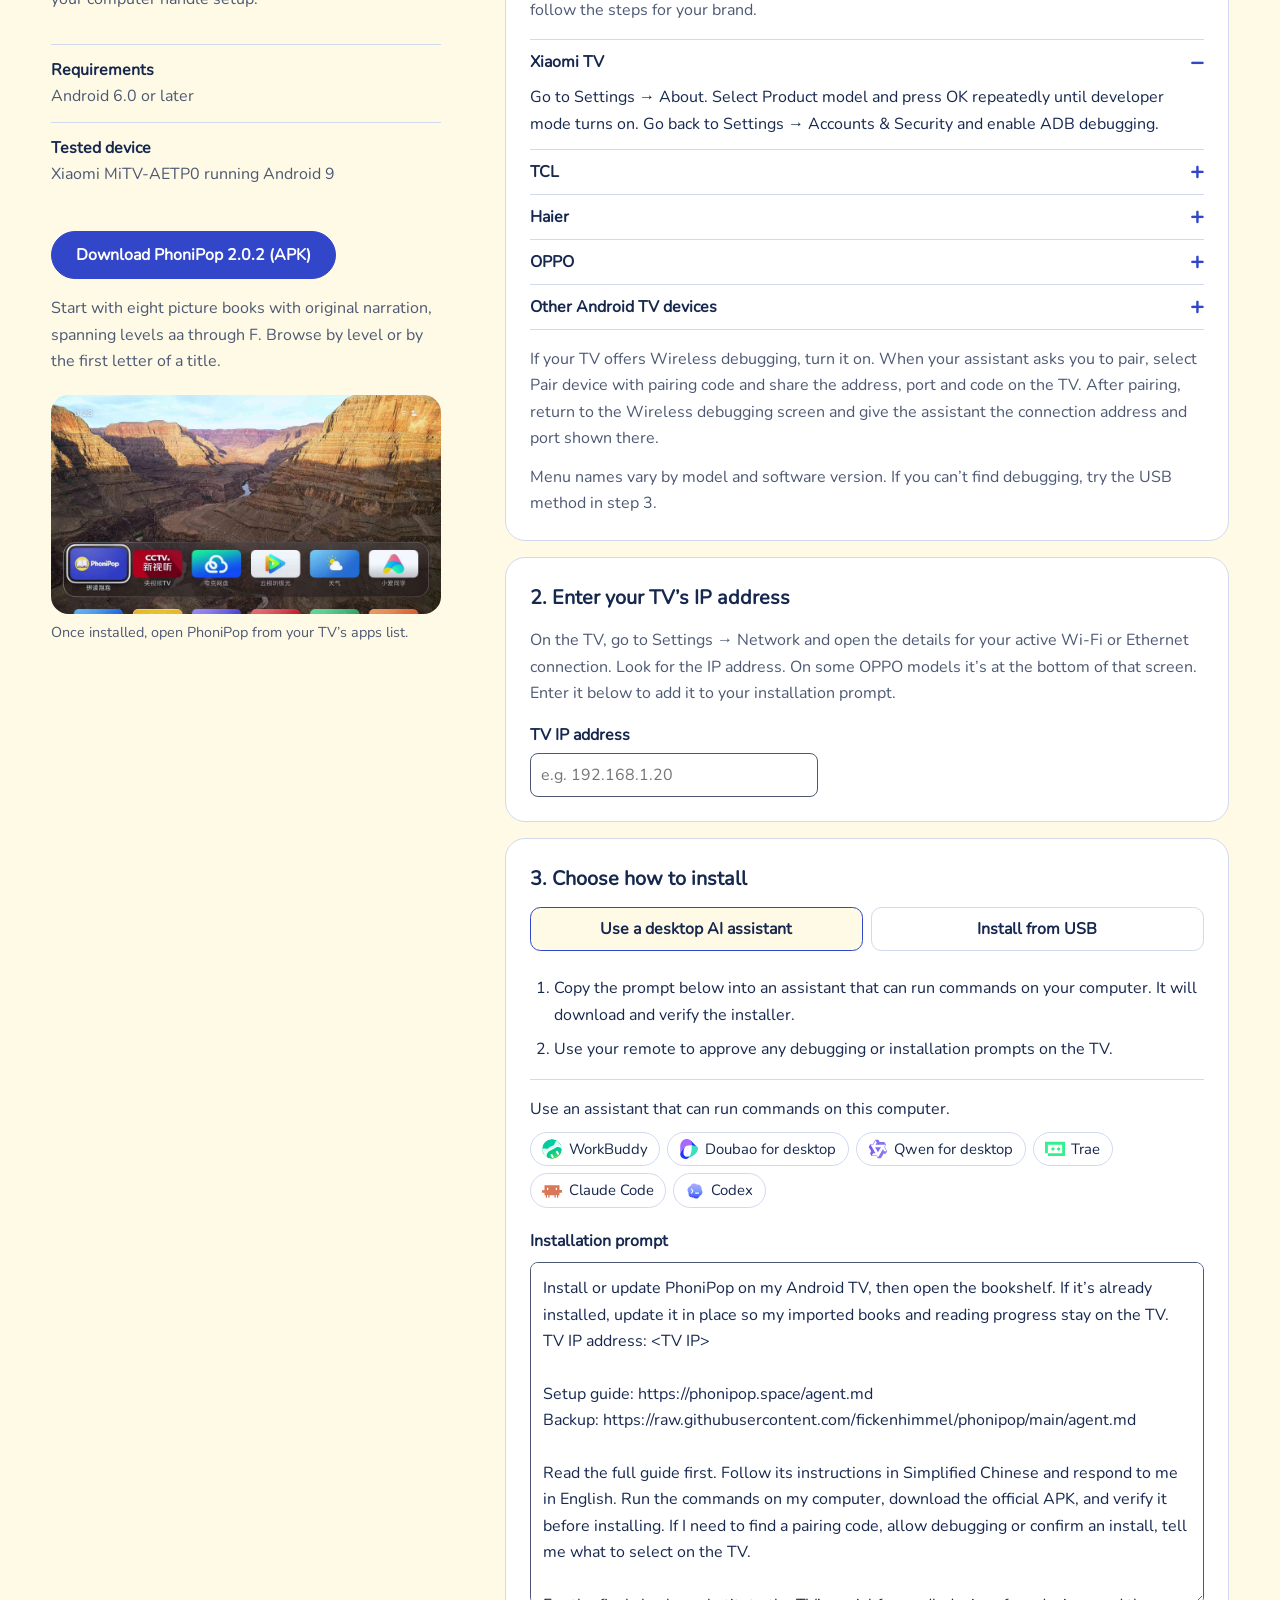
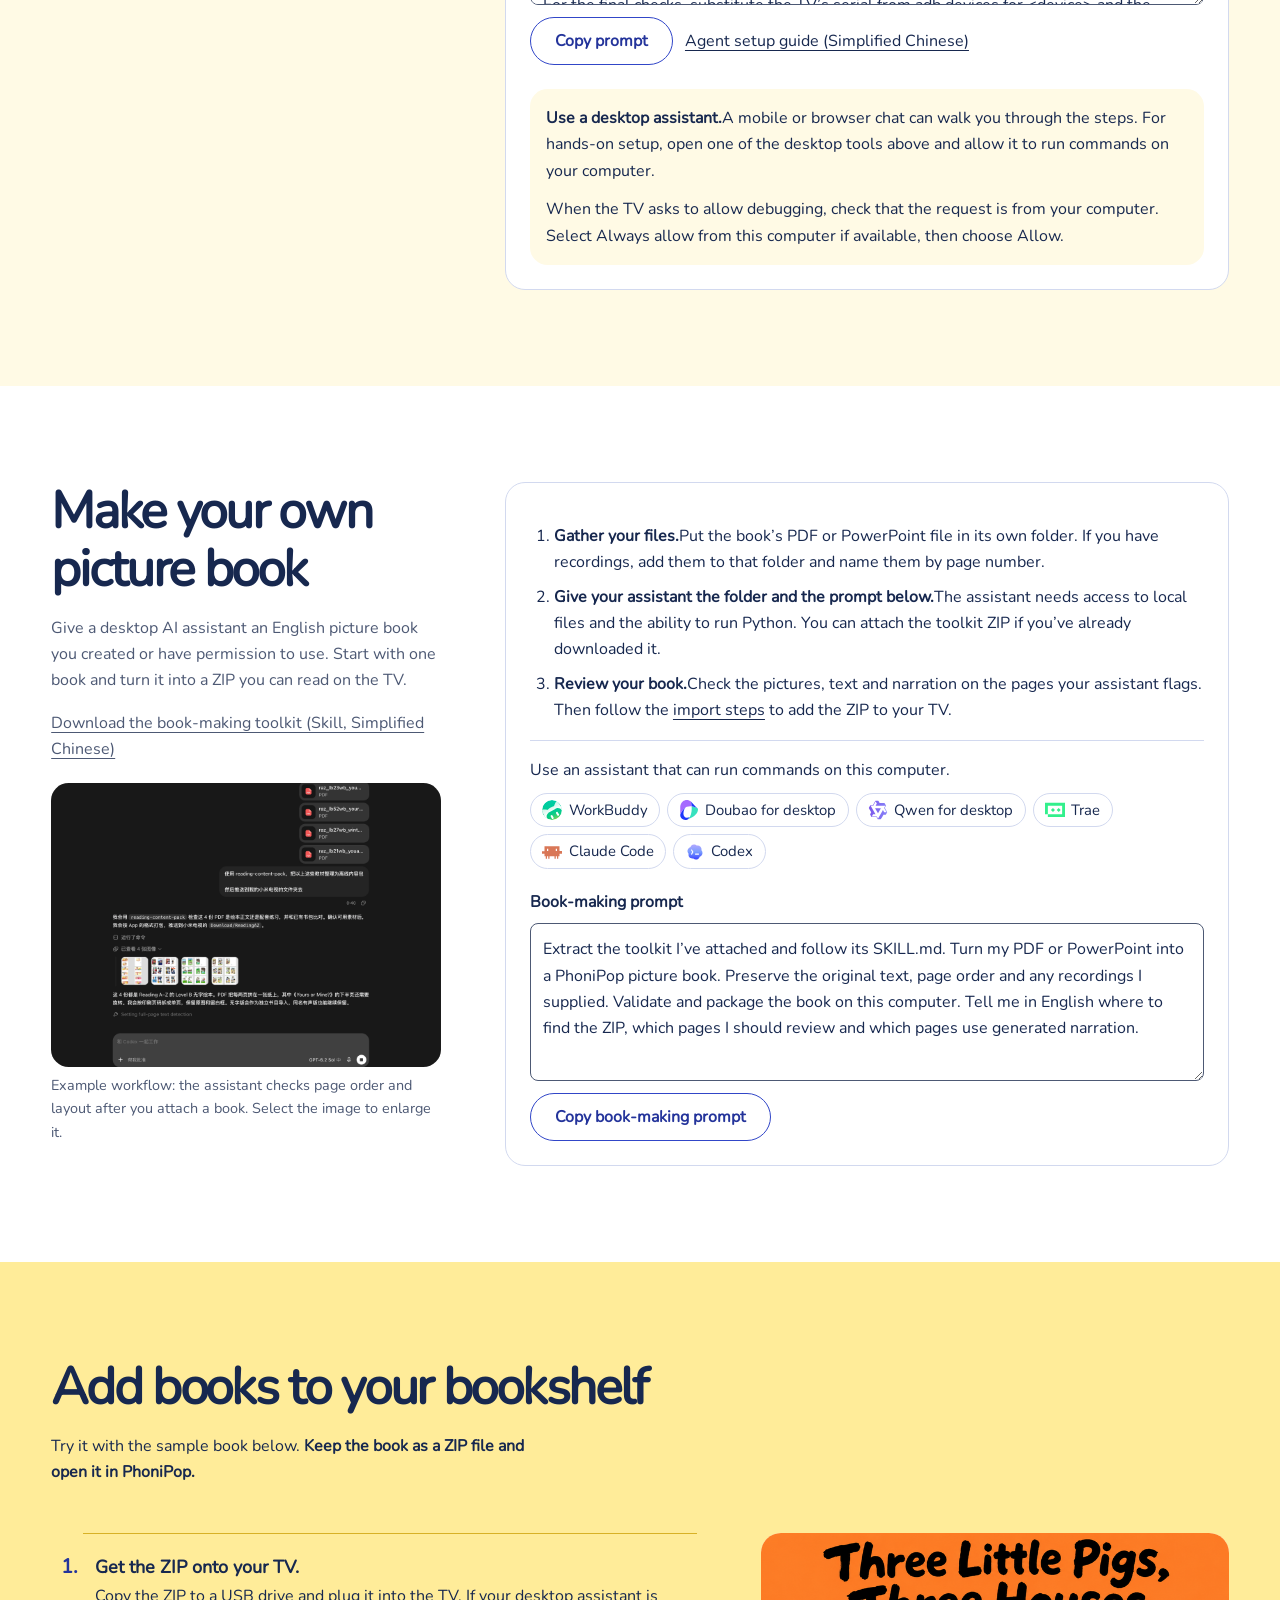
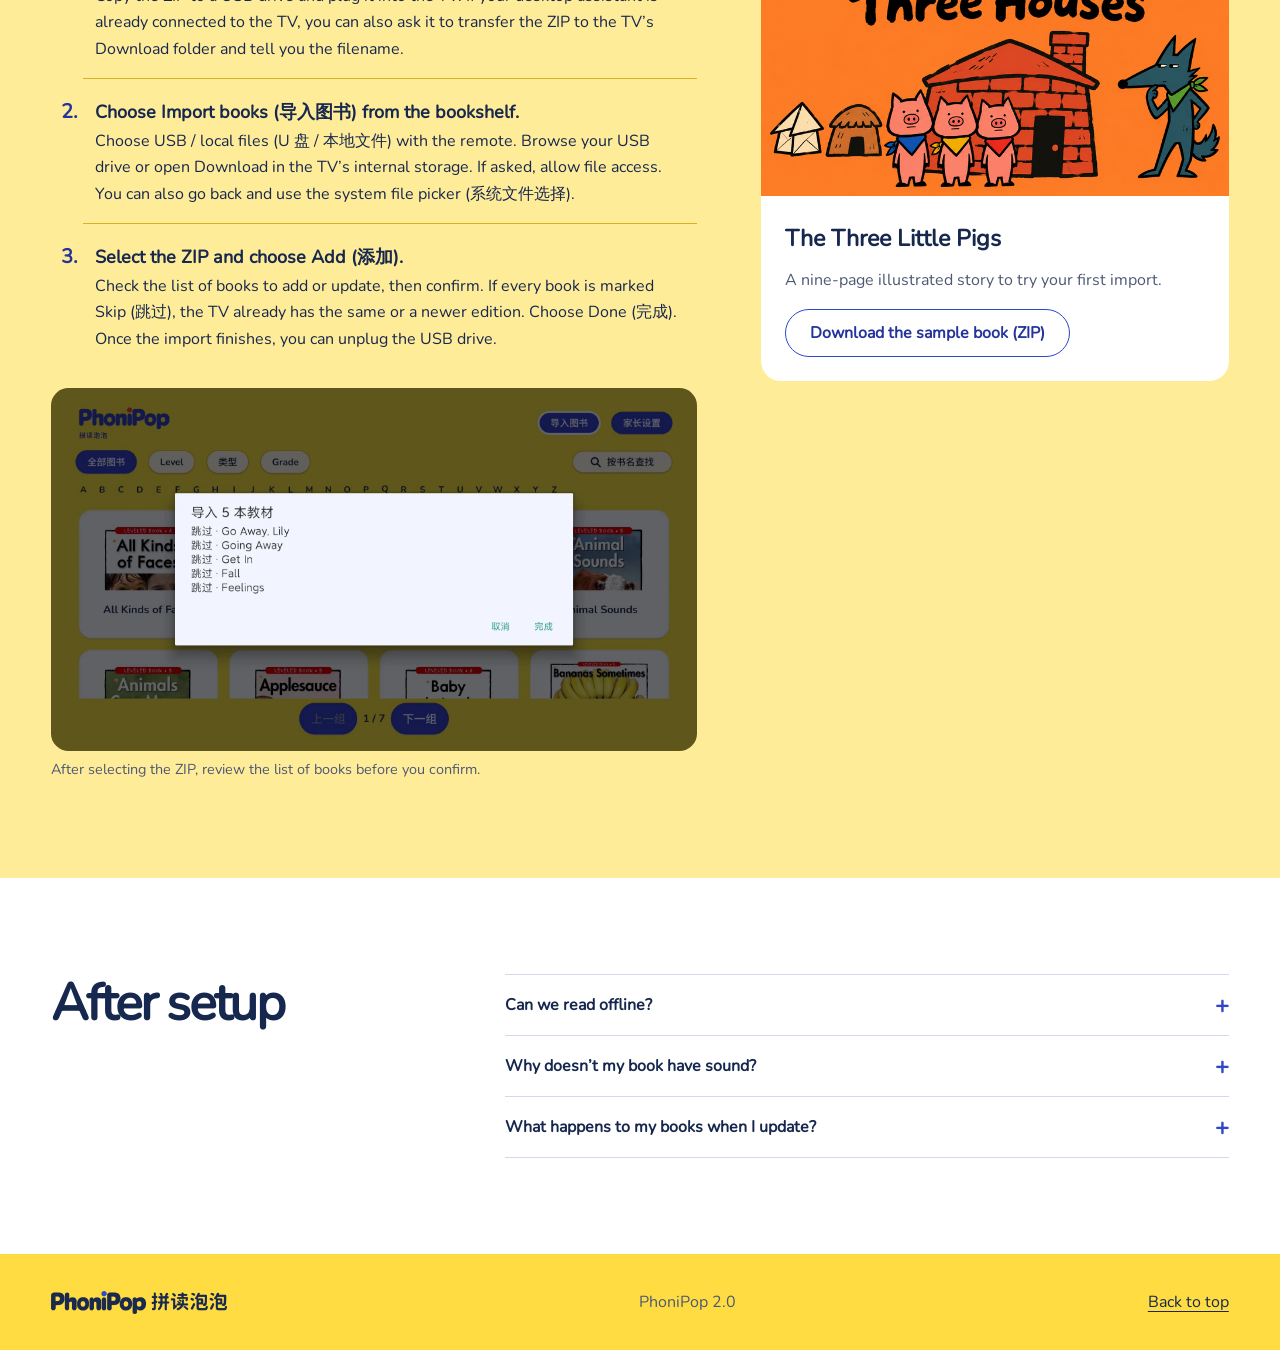
==== commit 1f6c58f5: "Publish PhoniPop 2.0.2 with eight originally narrated books" ====
--- a/en/index.html
+++ b/en/index.html
@@ -77,7 +77,7 @@
             <div><dt>Requirements</dt><dd>Android 6.0 or later</dd></div>
             <div><dt>Tested device</dt><dd>Xiaomi MiTV-AETP0 running Android 9</dd></div>
           </dl>
-          <p><a class="button primary" href="../download/PhoniPop-2.0.1.apk" download>Download PhoniPop 2.0.1 (APK)</a></p><p>Includes six Level A picture books with original narration. To find one by title, try B, G, I, M, S or U.</p><figure class="tutorial-shot"><a href="../assets/launcher.webp" aria-label="Enlarge the PhoniPop icon on the TV home screen"><img src="../assets/launcher.webp" alt="PhoniPop selected on the TV home screen" loading="lazy"></a><figcaption>Once installed, open PhoniPop from your TV’s apps list.</figcaption></figure>
+          <p><a class="button primary" href="../download/PhoniPop-2.0.2.apk" download>Download PhoniPop 2.0.2 (APK)</a></p><p>Start with eight picture books with original narration, spanning levels aa through F. Browse by level or by the first letter of a title.</p><figure class="tutorial-shot"><a href="../assets/launcher.webp" aria-label="Enlarge the PhoniPop icon on the TV home screen"><img src="../assets/launcher.webp" alt="PhoniPop selected on the TV home screen" loading="lazy"></a><figcaption>Once installed, open PhoniPop from your TV’s apps list.</figcaption></figure>
         </div>
         <div class="install-choices">
           <p class="install-shortcut">Installing from USB? <a href="#install-methods" id="usb-install-shortcut">Skip to step 3</a>.</p>
